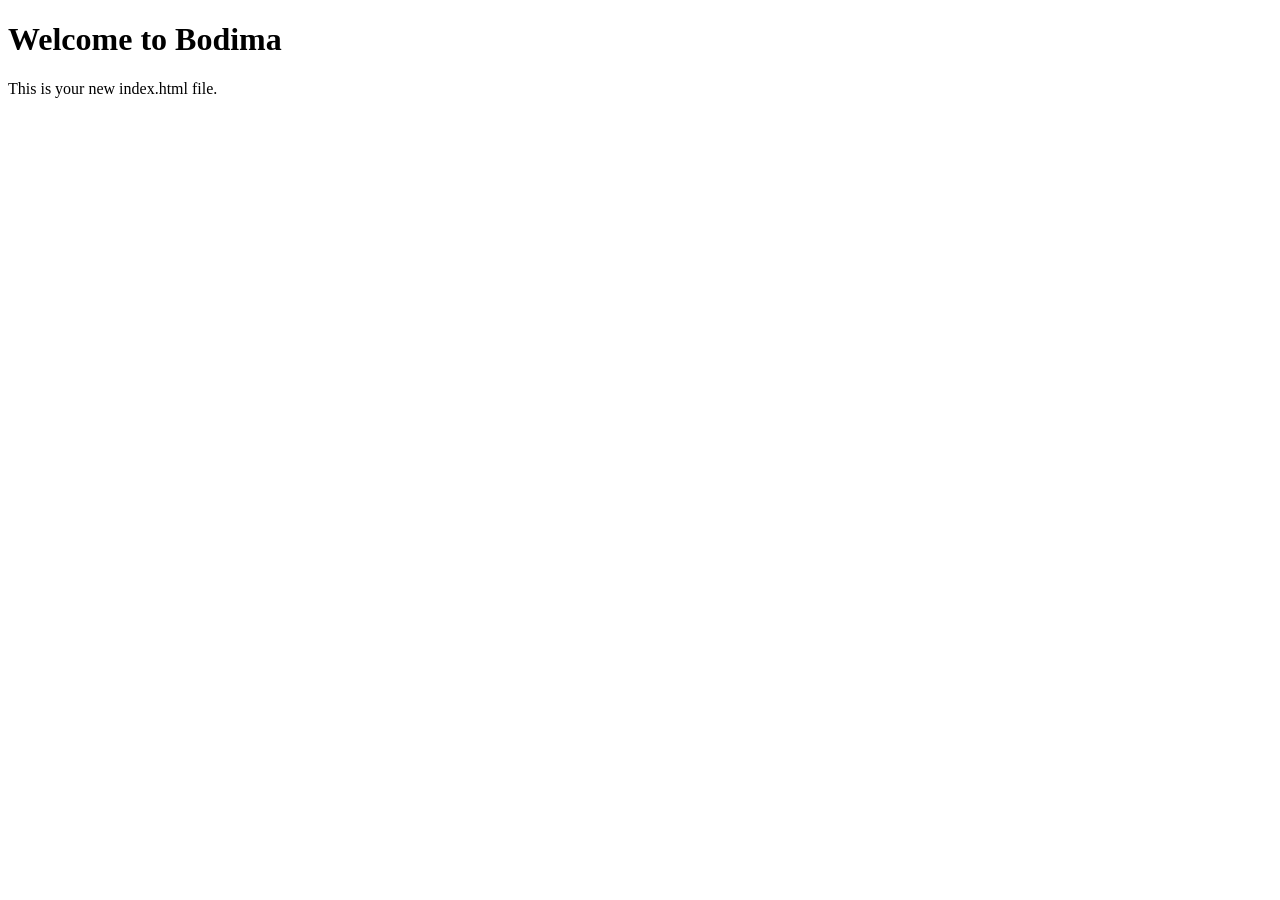
==== index.html @ 28b4dc29 "Auth file ekak add kara" ====
<!DOCTYPE html>
<html lang="en">
<head>
    <meta charset="UTF-8">
    <meta name="viewport" content="width=device-width, initial-scale=1.0">
    <title>Bodima</title>
</head>
<body>
    <h1>Welcome to Bodima</h1>
    <p>This is your new index.html file.</p>
</body>
</html>
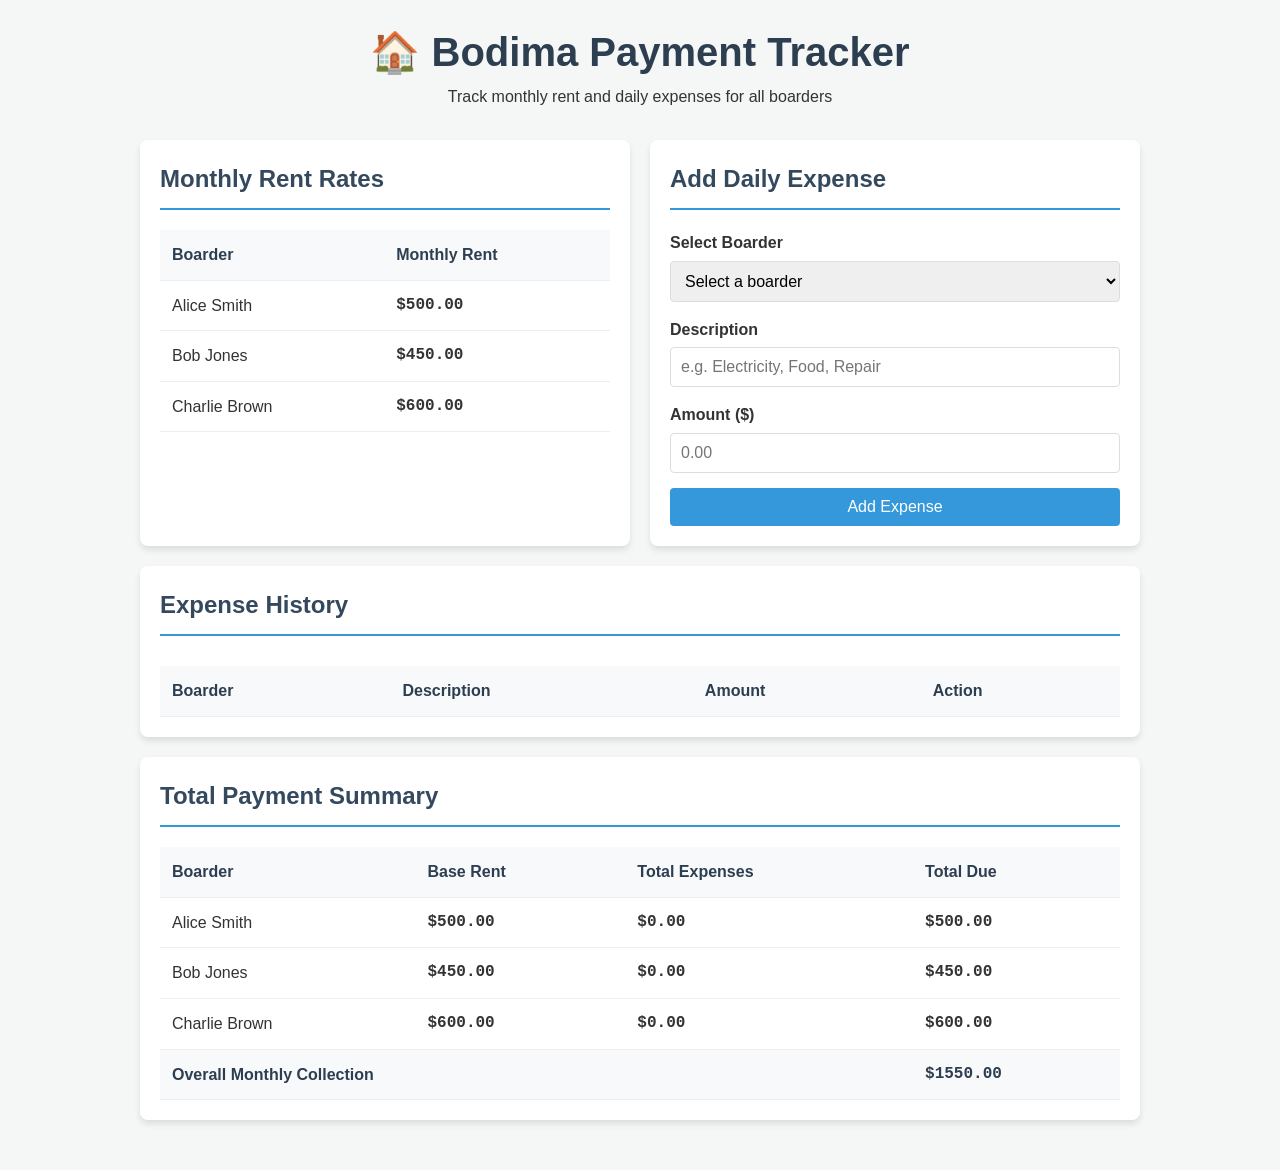
==== commit 0850568d: "created page" ====
--- a/index.html
+++ b/index.html
@@ -3,10 +3,95 @@
 <head>
     <meta charset="UTF-8">
     <meta name="viewport" content="width=device-width, initial-scale=1.0">
-    <title>Bodima</title>
+    <title>Bodima - Boarding House Payment</title>
+    <link rel="stylesheet" href="style.css">
 </head>
 <body>
-    <h1>Welcome to Bodima</h1>
-    <p>This is your new index.html file.</p>
+    <div class="container">
+        <header>
+            <h1>🏠 Bodima Payment Tracker</h1>
+            <p>Track monthly rent and daily expenses for all boarders</p>
+        </header>
+
+        <div class="dashboard-grid">
+            <!-- Monthly Rent Section -->
+            <div class="card">
+                <h2>Monthly Rent Rates</h2>
+                <table>
+                    <thead>
+                        <tr>
+                            <th>Boarder</th>
+                            <th>Monthly Rent</th>
+                        </tr>
+                    </thead>
+                    <tbody id="rent-table-body">
+                        <!-- Content via JS -->
+                    </tbody>
+                </table>
+            </div>
+
+            <!-- Expense Entry Section -->
+            <div class="card">
+                <h2>Add Daily Expense</h2>
+                <form id="expense-form">
+                    <div class="form-group">
+                        <label for="boarder-select">Select Boarder</label>
+                        <select id="boarder-select" required>
+                            <!-- Content via JS -->
+                        </select>
+                    </div>
+                    <div class="form-group">
+                        <label for="expense-desc">Description</label>
+                        <input type="text" id="expense-desc" placeholder="e.g. Electricity, Food, Repair" required>
+                    </div>
+                    <div class="form-group">
+                        <label for="expense-amount">Amount ($)</label>
+                        <input type="number" id="expense-amount" step="0.01" min="0" placeholder="0.00" required>
+                    </div>
+                    <button type="submit">Add Expense</button>
+                </form>
+            </div>
+
+            <!-- Expense History Section -->
+            <div class="card summary-card">
+                <h2>Expense History</h2>
+                <div style="max-height: 300px; overflow-y: auto;">
+                    <table>
+                        <thead>
+                            <tr>
+                                <th>Boarder</th>
+                                <th>Description</th>
+                                <th>Amount</th>
+                                <th>Action</th>
+                            </tr>
+                        </thead>
+                        <tbody id="expense-table-body">
+                            <!-- Content via JS -->
+                        </tbody>
+                    </table>
+                </div>
+            </div>
+
+            <!-- Total Payment Summary Section -->
+            <div class="card summary-card">
+                <h2>Total Payment Summary</h2>
+                <table>
+                    <thead>
+                        <tr>
+                            <th>Boarder</th>
+                            <th>Base Rent</th>
+                            <th>Total Expenses</th>
+                            <th>Total Due</th>
+                        </tr>
+                    </thead>
+                    <tbody id="summary-table-body">
+                        <!-- Content via JS -->
+                    </tbody>
+                </table>
+            </div>
+        </div>
+    </div>
+
+    <script src="script.js"></script>
 </body>
 </html>
--- a/style.css
+++ b/style.css
@@ -0,0 +1,151 @@
+:root {
+    --primary-color: #2c3e50;
+    --secondary-color: #34495e;
+    --accent-color: #3498db;
+    --success-color: #27ae60;
+    --danger-color: #e74c3c;
+    --bg-color: #f4f7f6;
+    --card-bg: #ffffff;
+    --text-color: #333;
+    --border-radius: 8px;
+    --shadow: 0 4px 6px rgba(0, 0, 0, 0.1);
+}
+
+* {
+    box-sizing: border-box;
+    margin: 0;
+    padding: 0;
+}
+
+body {
+    font-family: 'Segoe UI', Tahoma, Geneva, Verdana, sans-serif;
+    background-color: var(--bg-color);
+    color: var(--text-color);
+    line-height: 1.6;
+    padding: 20px;
+}
+
+.container {
+    max-width: 1000px;
+    margin: 0 auto;
+}
+
+header {
+    text-align: center;
+    margin-bottom: 30px;
+}
+
+header h1 {
+    color: var(--primary-color);
+    font-size: 2.5rem;
+}
+
+.dashboard-grid {
+    display: grid;
+    grid-template-columns: 1fr 1fr;
+    gap: 20px;
+    margin-bottom: 30px;
+}
+
+@media (max-width: 768px) {
+    .dashboard-grid {
+        grid-template-columns: 1fr;
+    }
+}
+
+.card {
+    background: var(--card-bg);
+    padding: 20px;
+    border-radius: var(--border-radius);
+    box-shadow: var(--shadow);
+}
+
+.card h2 {
+    margin-bottom: 20px;
+    color: var(--secondary-color);
+    border-bottom: 2px solid var(--accent-color);
+    padding-bottom: 10px;
+}
+
+/* Forms */
+.form-group {
+    margin-bottom: 15px;
+}
+
+.form-group label {
+    display: block;
+    margin-bottom: 5px;
+    font-weight: 600;
+}
+
+input, select {
+    width: 100%;
+    padding: 10px;
+    border: 1px solid #ddd;
+    border-radius: 4px;
+    font-size: 1rem;
+}
+
+button {
+    background-color: var(--accent-color);
+    color: white;
+    padding: 10px 20px;
+    border: none;
+    border-radius: 4px;
+    cursor: pointer;
+    font-size: 1rem;
+    transition: background 0.3s ease;
+    width: 100%;
+}
+
+button:hover {
+    background-color: #2980b9;
+}
+
+/* Tables */
+table {
+    width: 100%;
+    border-collapse: collapse;
+    margin-top: 10px;
+}
+
+th, td {
+    text-align: left;
+    padding: 12px;
+    border-bottom: 1px solid #eee;
+}
+
+th {
+    background-color: #f8f9fa;
+    color: var(--primary-color);
+}
+
+tr:hover {
+    background-color: #f1f1f1;
+}
+
+.total-row {
+    font-weight: bold;
+    color: var(--primary-color);
+    background-color: #f8f9fa;
+}
+
+.delete-btn {
+    background-color: var(--danger-color);
+    padding: 5px 10px;
+    font-size: 0.8rem;
+    width: auto;
+}
+
+.delete-btn:hover {
+    background-color: #c0392b;
+}
+
+.summary-card {
+    grid-column: 1 / -1;
+}
+
+.amount {
+    font-family: 'Courier New', Courier, monospace;
+    font-weight: bold;
+}
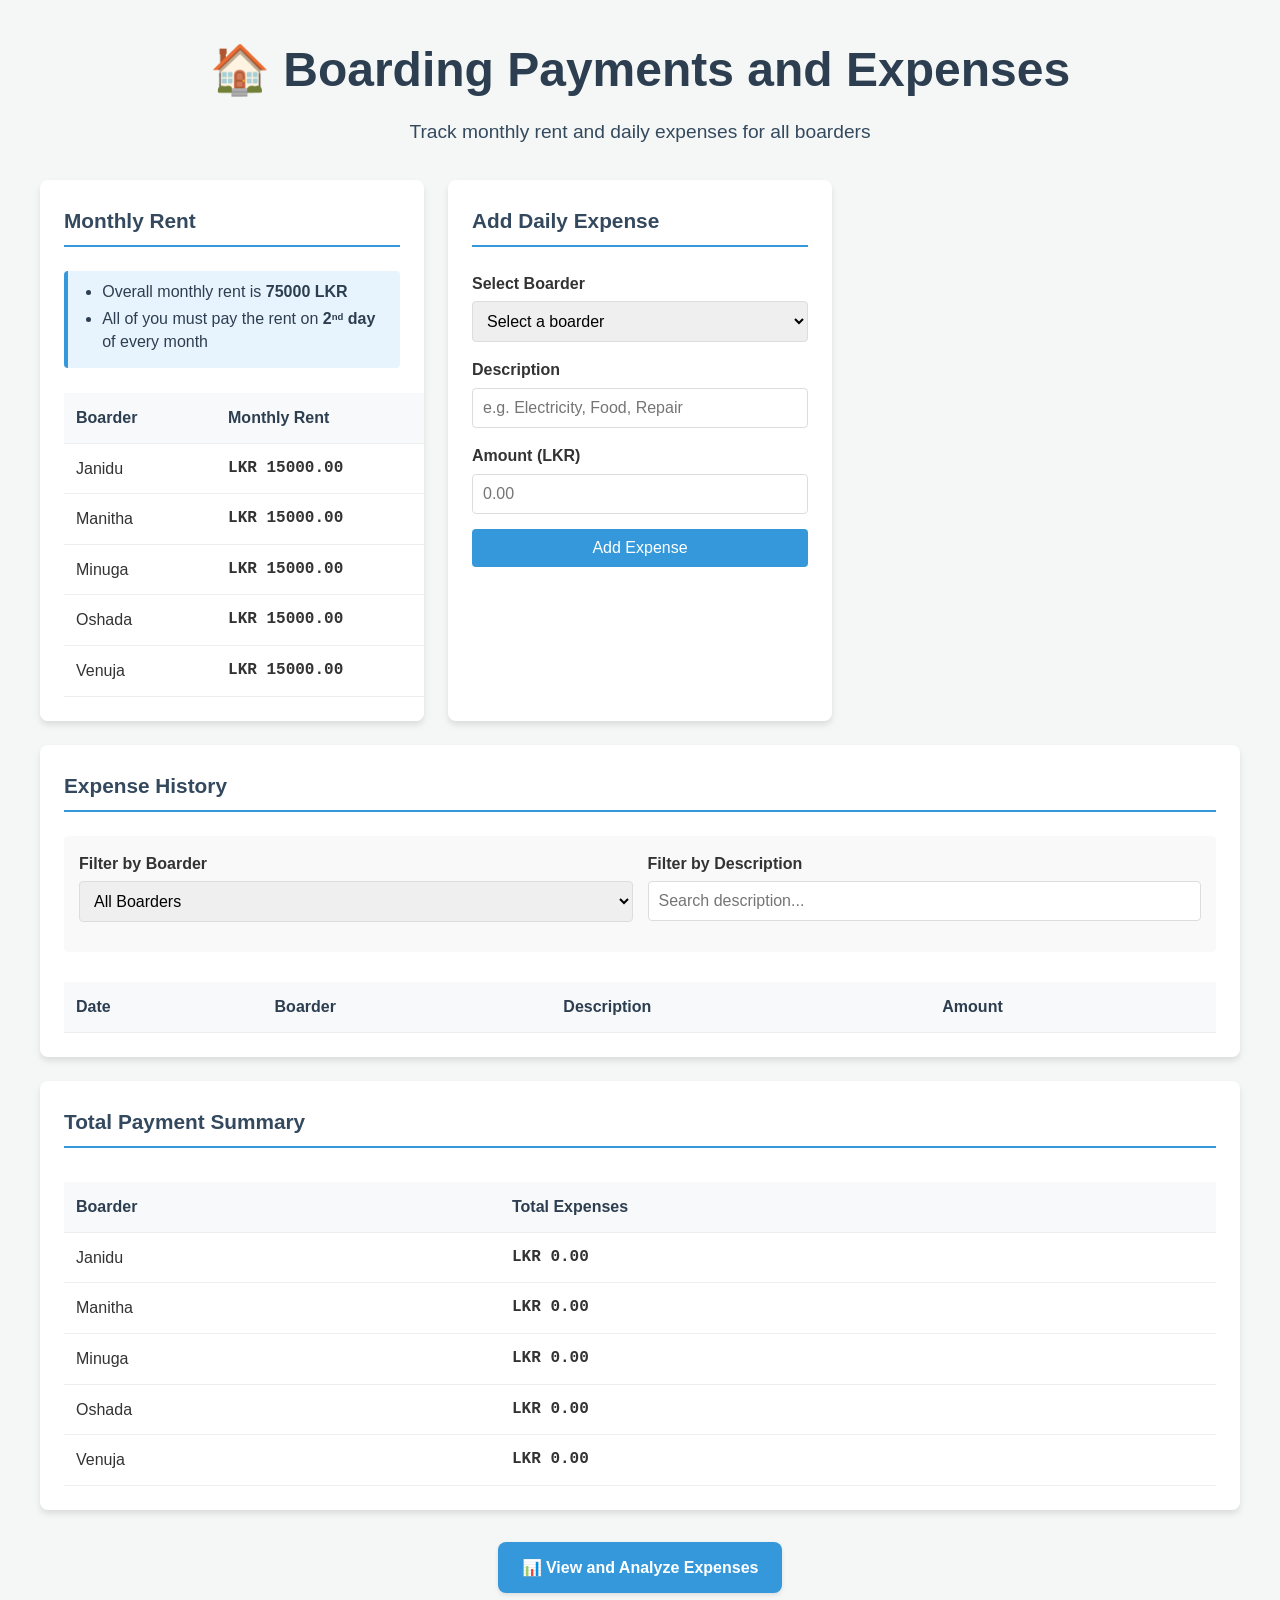
==== commit cd6cb051: "Developed the page" ====
--- a/index.html
+++ b/index.html
@@ -3,20 +3,26 @@
 <head>
     <meta charset="UTF-8">
     <meta name="viewport" content="width=device-width, initial-scale=1.0">
-    <title>Bodima - Boarding House Payment</title>
+    <title>Boarding Payments and Expenses</title>
     <link rel="stylesheet" href="style.css">
 </head>
 <body>
     <div class="container">
         <header>
-            <h1>🏠 Bodima Payment Tracker</h1>
+            <h1>🏠 Boarding Payments and Expenses</h1>
             <p>Track monthly rent and daily expenses for all boarders</p>
         </header>
 
         <div class="dashboard-grid">
             <!-- Monthly Rent Section -->
             <div class="card">
-                <h2>Monthly Rent Rates</h2>
+                <h2>Monthly Rent</h2>
+                <div class="rent-highlight">
+                    <ul>
+                        <li>Overall monthly rent is <strong>75000 LKR</strong></li>
+                        <li>All of you must pay the rent on <strong>2<sup>nd</sup> day</strong> of every month</li>
+                    </ul>
+                </div>
                 <table>
                     <thead>
                         <tr>
@@ -45,7 +51,7 @@
                         <input type="text" id="expense-desc" placeholder="e.g. Electricity, Food, Repair" required>
                     </div>
                     <div class="form-group">
-                        <label for="expense-amount">Amount ($)</label>
+                        <label for="expense-amount">Amount (LKR)</label>
                         <input type="number" id="expense-amount" step="0.01" min="0" placeholder="0.00" required>
                     </div>
                     <button type="submit">Add Expense</button>
@@ -55,14 +61,29 @@
             <!-- Expense History Section -->
             <div class="card summary-card">
                 <h2>Expense History</h2>
+                
+                <div class="filter-section">
+                    <div class="form-group">
+                        <label>Filter by Boarder</label>
+                        <select id="filter-boarder">
+                            <option value="">All Boarders</option>
+                            <!-- Content via JS -->
+                        </select>
+                    </div>
+                    <div class="form-group">
+                        <label>Filter by Description</label>
+                        <input type="text" id="filter-desc" placeholder="Search description...">
+                    </div>
+                </div>
+
                 <div style="max-height: 300px; overflow-y: auto;">
                     <table>
                         <thead>
                             <tr>
+                                <th>Date</th>
                                 <th>Boarder</th>
                                 <th>Description</th>
                                 <th>Amount</th>
-                                <th>Action</th>
                             </tr>
                         </thead>
                         <tbody id="expense-table-body">
@@ -79,9 +100,7 @@
                     <thead>
                         <tr>
                             <th>Boarder</th>
-                            <th>Base Rent</th>
                             <th>Total Expenses</th>
-                            <th>Total Due</th>
                         </tr>
                     </thead>
                     <tbody id="summary-table-body">
@@ -90,6 +109,10 @@
                 </table>
             </div>
         </div>
+
+        <div style="text-align: center; margin-top: 30px; margin-bottom: 20px;">
+            <a href="analysis.html" class="nav-link" target="_blank">📊 View and Analyze Expenses</a>
+        </div>
     </div>
 
     <script src="script.js"></script>
--- a/style.css
+++ b/style.css
@@ -22,49 +22,125 @@
     background-color: var(--bg-color);
     color: var(--text-color);
     line-height: 1.6;
-    padding: 20px;
+    padding: 1rem;
+}
+
+@media (min-width: 768px) {
+    body {
+        padding: 2rem;
+    }
 }
 
 .container {
-    max-width: 1000px;
+    max-width: 1200px;
     margin: 0 auto;
+    width: 100%;
 }
 
 header {
     text-align: center;
-    margin-bottom: 30px;
+    margin-bottom: 2rem;
 }
 
 header h1 {
     color: var(--primary-color);
-    font-size: 2.5rem;
+    font-size: clamp(1.8rem, 5vw, 3rem);
+    margin-bottom: 0.5rem;
+}
+
+header p {
+    font-size: clamp(1rem, 2vw, 1.2rem);
+    color: var(--secondary-color);
+}
+
+.nav-link {
+    display: inline-block;
+    padding: 0.8rem 1.5rem;
+    background-color: var(--accent-color);
+    color: white;
+    text-decoration: none;
+    border-radius: var(--border-radius);
+    font-weight: 600;
+    transition: all 0.3s ease;
+    box-shadow: 0 2px 4px rgba(0,0,0,0.1);
+}
+
+.nav-link:hover {
+    background-color: #2980b9;
+    transform: translateY(-2px);
+    box-shadow: 0 4px 8px rgba(0,0,0,0.15);
 }
 
 .dashboard-grid {
     display: grid;
-    grid-template-columns: 1fr 1fr;
-    gap: 20px;
-    margin-bottom: 30px;
-}
-
-@media (max-width: 768px) {
+    grid-template-columns: repeat(auto-fit, minmax(min(100%, 350px), 1fr));
+    gap: 1.5rem;
+    margin-bottom: 2rem;
+}
+
+/* TV and Large Screens */
+@media (min-width: 1600px) {
+    .container {
+        max-width: 1400px;
+    }
     .dashboard-grid {
-        grid-template-columns: 1fr;
+        grid-template-columns: repeat(3, 1fr);
     }
 }
 
 .card {
     background: var(--card-bg);
-    padding: 20px;
+    padding: 1.5rem;
     border-radius: var(--border-radius);
     box-shadow: var(--shadow);
+    height: 100%;
+    display: flex;
+    flex-direction: column;
 }
 
 .card h2 {
-    margin-bottom: 20px;
+    margin-bottom: 1.5rem;
     color: var(--secondary-color);
     border-bottom: 2px solid var(--accent-color);
-    padding-bottom: 10px;
+    padding-bottom: 0.5rem;
+    font-size: 1.3rem;
+}
+
+/* Tables scroll on small screens */
+.card table-wrapper, .card {
+    overflow-x: auto;
+}
+
+table {
+    width: 100%;
+    border-collapse: collapse;
+    min-width: 400px; /* Ensures table doesn't get too squashed */
+}
+
+@media (max-width: 480px) {
+    table {
+        font-size: 0.9rem;
+    }
+    th, td {
+        padding: 8px;
+    }
+}
+
+/* Filter Section */
+.filter-section {
+    display: grid;
+    grid-template-columns: 1fr 1fr;
+    gap: 15px;
+    margin-bottom: 20px;
+    padding: 15px;
+    background-color: #f9f9f9;
+    border-radius: 4px;
+}
+
+@media (max-width: 600px) {
+    .filter-section {
+        grid-template-columns: 1fr;
+    }
 }
 
 /* Forms */
@@ -130,22 +206,38 @@
     background-color: #f8f9fa;
 }
 
-.delete-btn {
-    background-color: var(--danger-color);
-    padding: 5px 10px;
-    font-size: 0.8rem;
-    width: auto;
-}
-
-.delete-btn:hover {
-    background-color: #c0392b;
-}
-
 .summary-card {
     grid-column: 1 / -1;
+}
+
+.rent-highlight {
+    background-color: #e8f4fd;
+    border-left: 4px solid var(--accent-color);
+    padding: 10px 15px;
+    margin-bottom: 15px;
+    border-radius: 4px;
+    color: var(--primary-color);
+}
+
+.rent-highlight ul {
+    list-style-position: outside;
+    padding-left: 1.2rem;
+    margin: 0;
+}
+
+.rent-highlight li {
+    margin-bottom: 5px;
+    line-height: 1.4;
 }
 
 .amount {
     font-family: 'Courier New', Courier, monospace;
     font-weight: bold;
 }
+
+sup {
+    font-size: 0.6em;
+    vertical-align: baseline;
+    position: relative;
+    top: -0.4em;
+}
